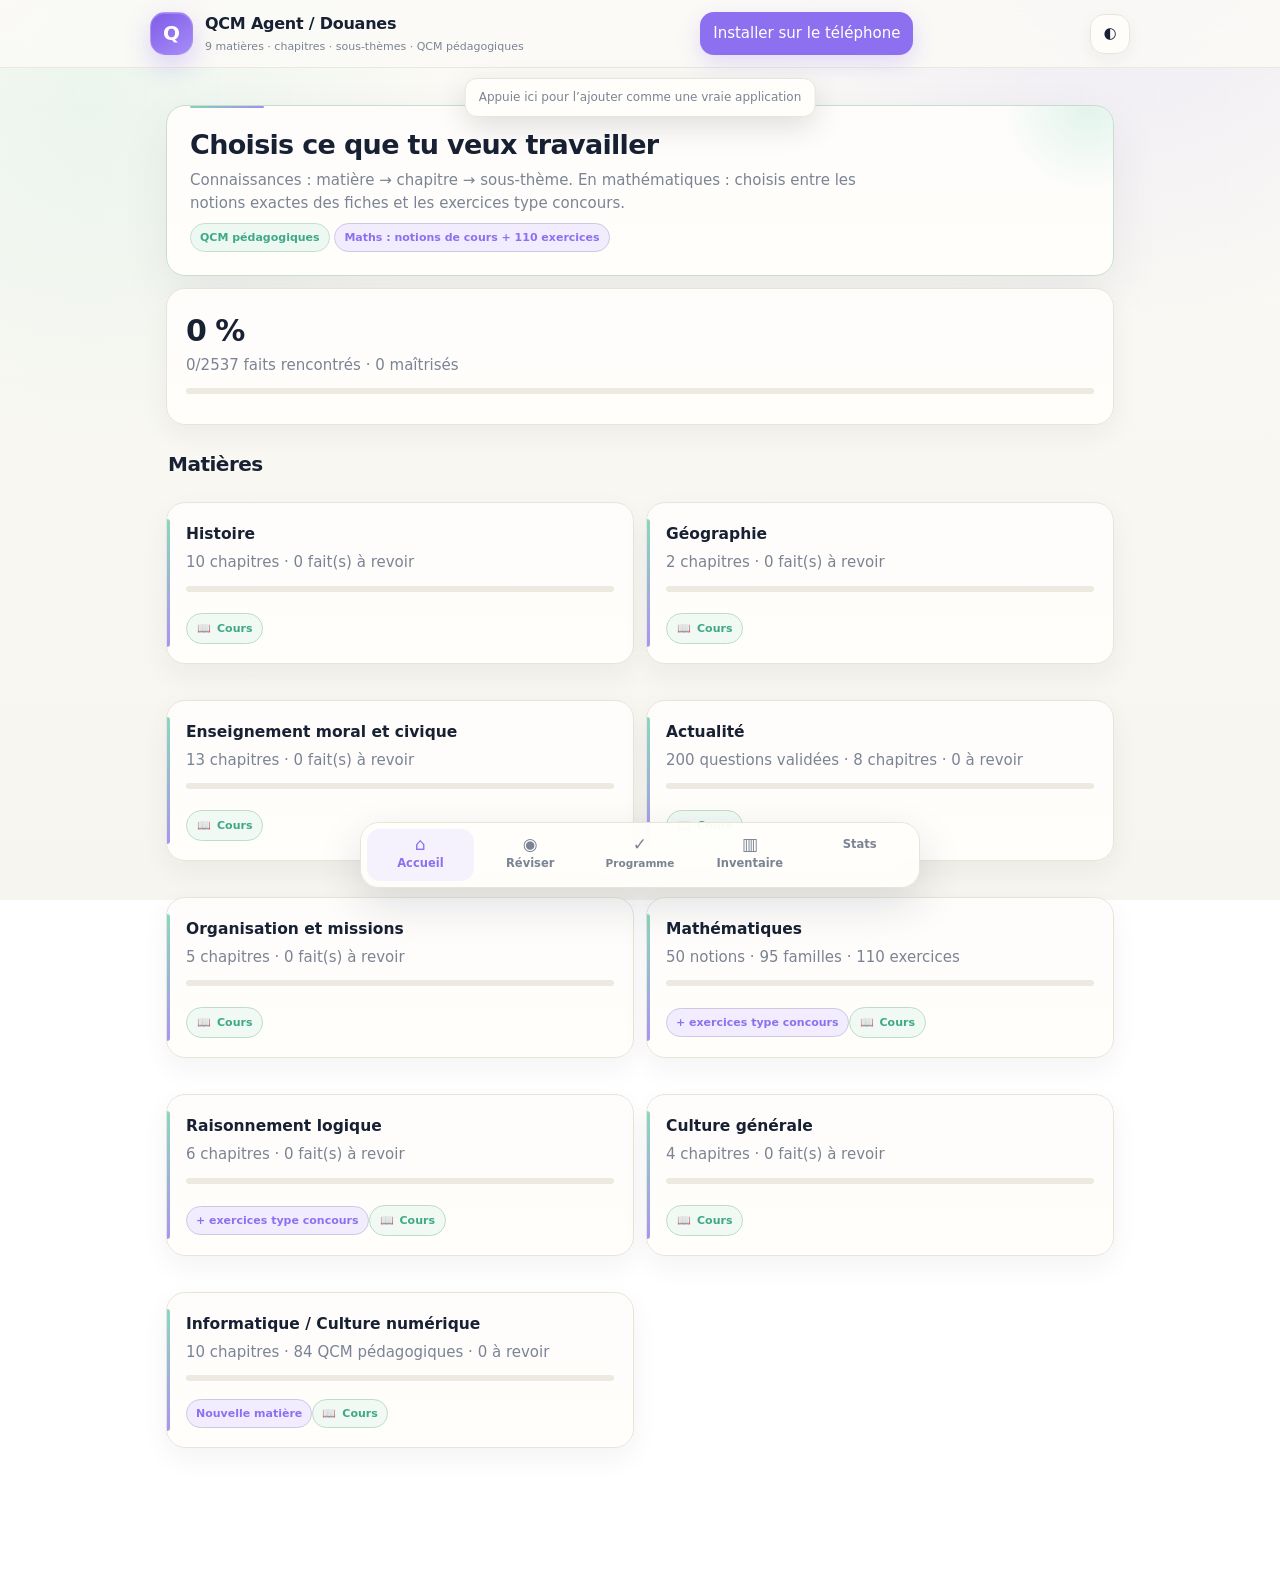
==== index.html @ a58daf2d "Integrate organisation bank: update index.html" ====
<!doctype html>
<html lang="fr">
<head>
<meta charset="utf-8">
<meta name="viewport" content="width=device-width,initial-scale=1">
<meta http-equiv="Cache-Control" content="no-cache, no-store, must-revalidate">
<meta name="theme-color" content="#8d70ef">
<link rel="manifest" href="manifest.webmanifest?v=39">
<title>QCM Agent / Douanes</title>
<style>body{margin:0;min-height:100vh;display:grid;place-items:center;background:#f7f5ef;color:#172133;font:16px system-ui}.box{text-align:center;padding:28px}.box a{display:inline-block;margin-top:14px;padding:12px 18px;border-radius:14px;background:#8d70ef;color:white;text-decoration:none;font-weight:700}</style>
</head>
<body>
<div class="box">
<b>Ouverture de l’application…</b>
<br>
<a href="v2.html?rev=39">Ouvrir l’application</a>
</div>
<script>location.replace('v2.html?rev=39')</script>
</body>
</html>
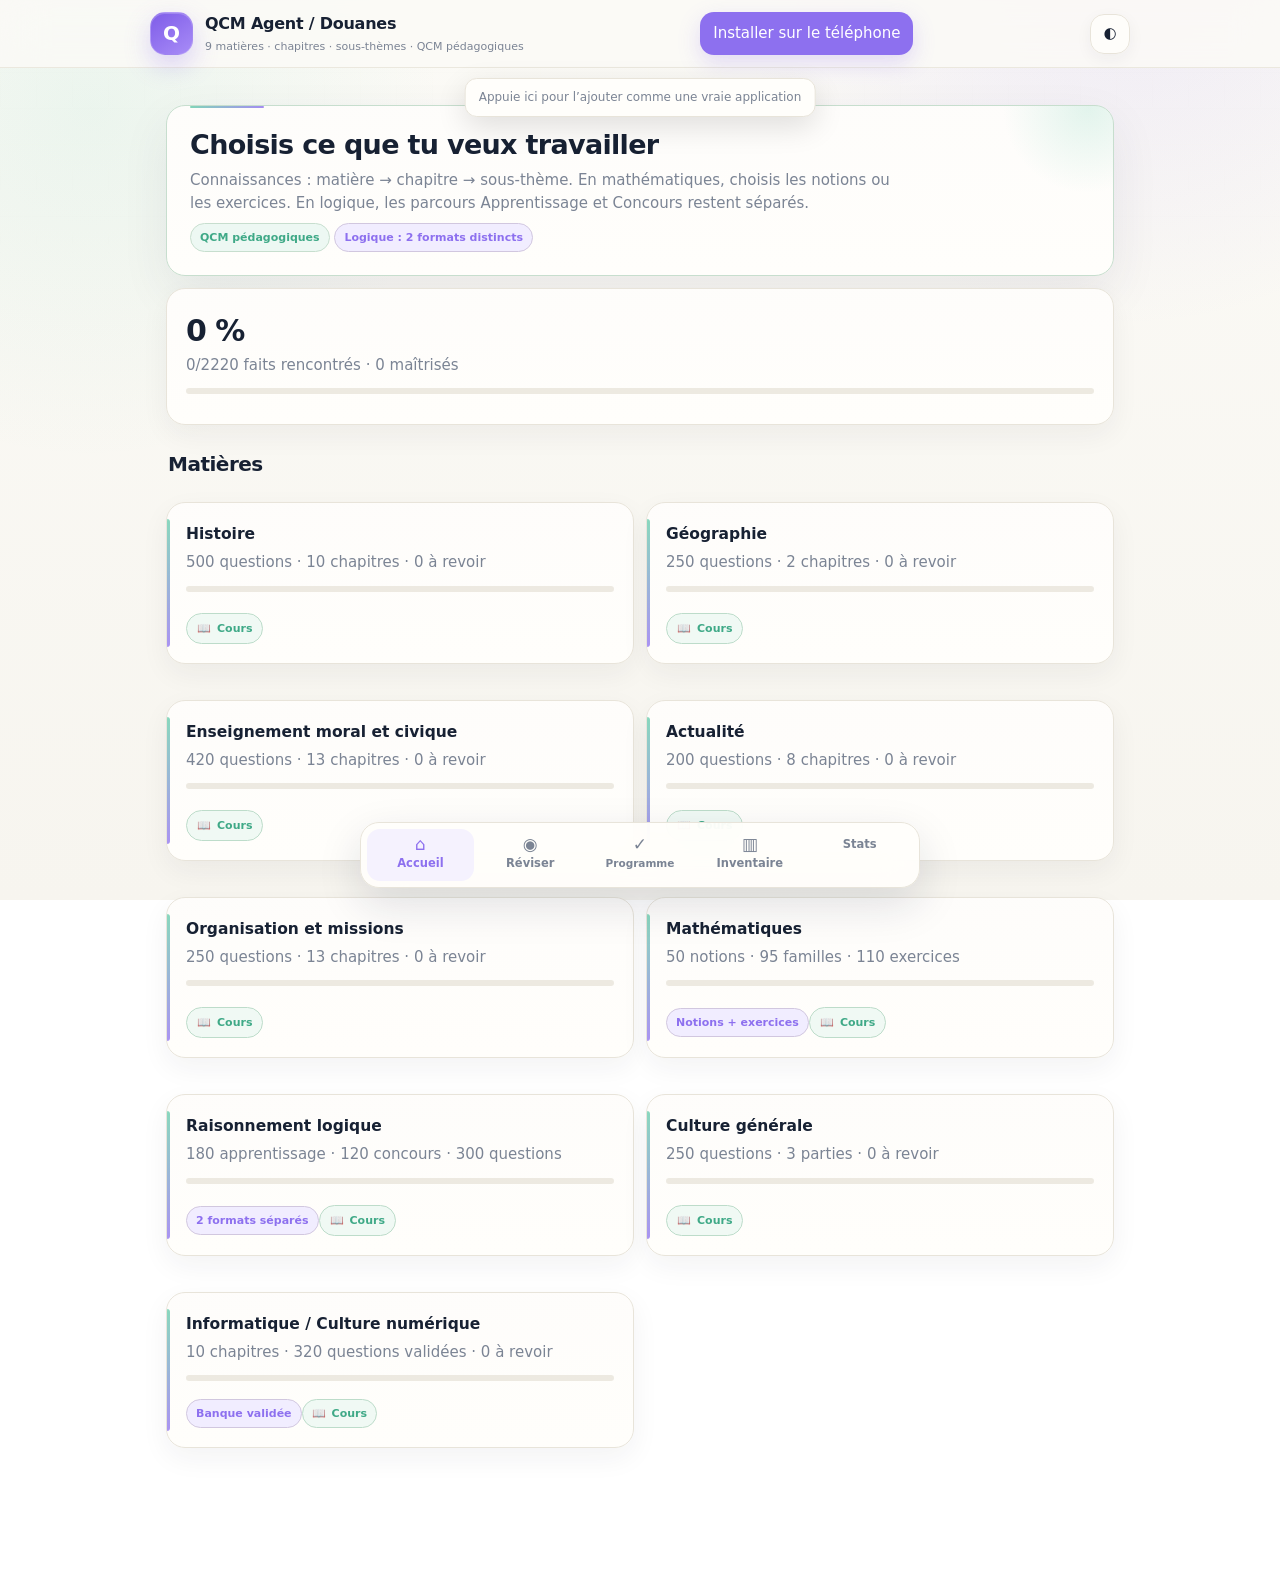
==== commit 1861d1c5: "Raccorde les banques de logique dans index.html" ====
--- a/index.html
+++ b/index.html
@@ -5,7 +5,7 @@
 <meta name="viewport" content="width=device-width,initial-scale=1">
 <meta http-equiv="Cache-Control" content="no-cache, no-store, must-revalidate">
 <meta name="theme-color" content="#8d70ef">
-<link rel="manifest" href="manifest.webmanifest?v=39">
+<link rel="manifest" href="manifest.webmanifest?v=44">
 <title>QCM Agent / Douanes</title>
 <style>body{margin:0;min-height:100vh;display:grid;place-items:center;background:#f7f5ef;color:#172133;font:16px system-ui}.box{text-align:center;padding:28px}.box a{display:inline-block;margin-top:14px;padding:12px 18px;border-radius:14px;background:#8d70ef;color:white;text-decoration:none;font-weight:700}</style>
 </head>
@@ -13,8 +13,8 @@
 <div class="box">
 <b>Ouverture de l’application…</b>
 <br>
-<a href="v2.html?rev=39">Ouvrir l’application</a>
+<a href="v2.html?rev=44">Ouvrir l’application</a>
 </div>
-<script>location.replace('v2.html?rev=39')</script>
+<script>location.replace('v2.html?rev=44')</script>
 </body>
 </html>
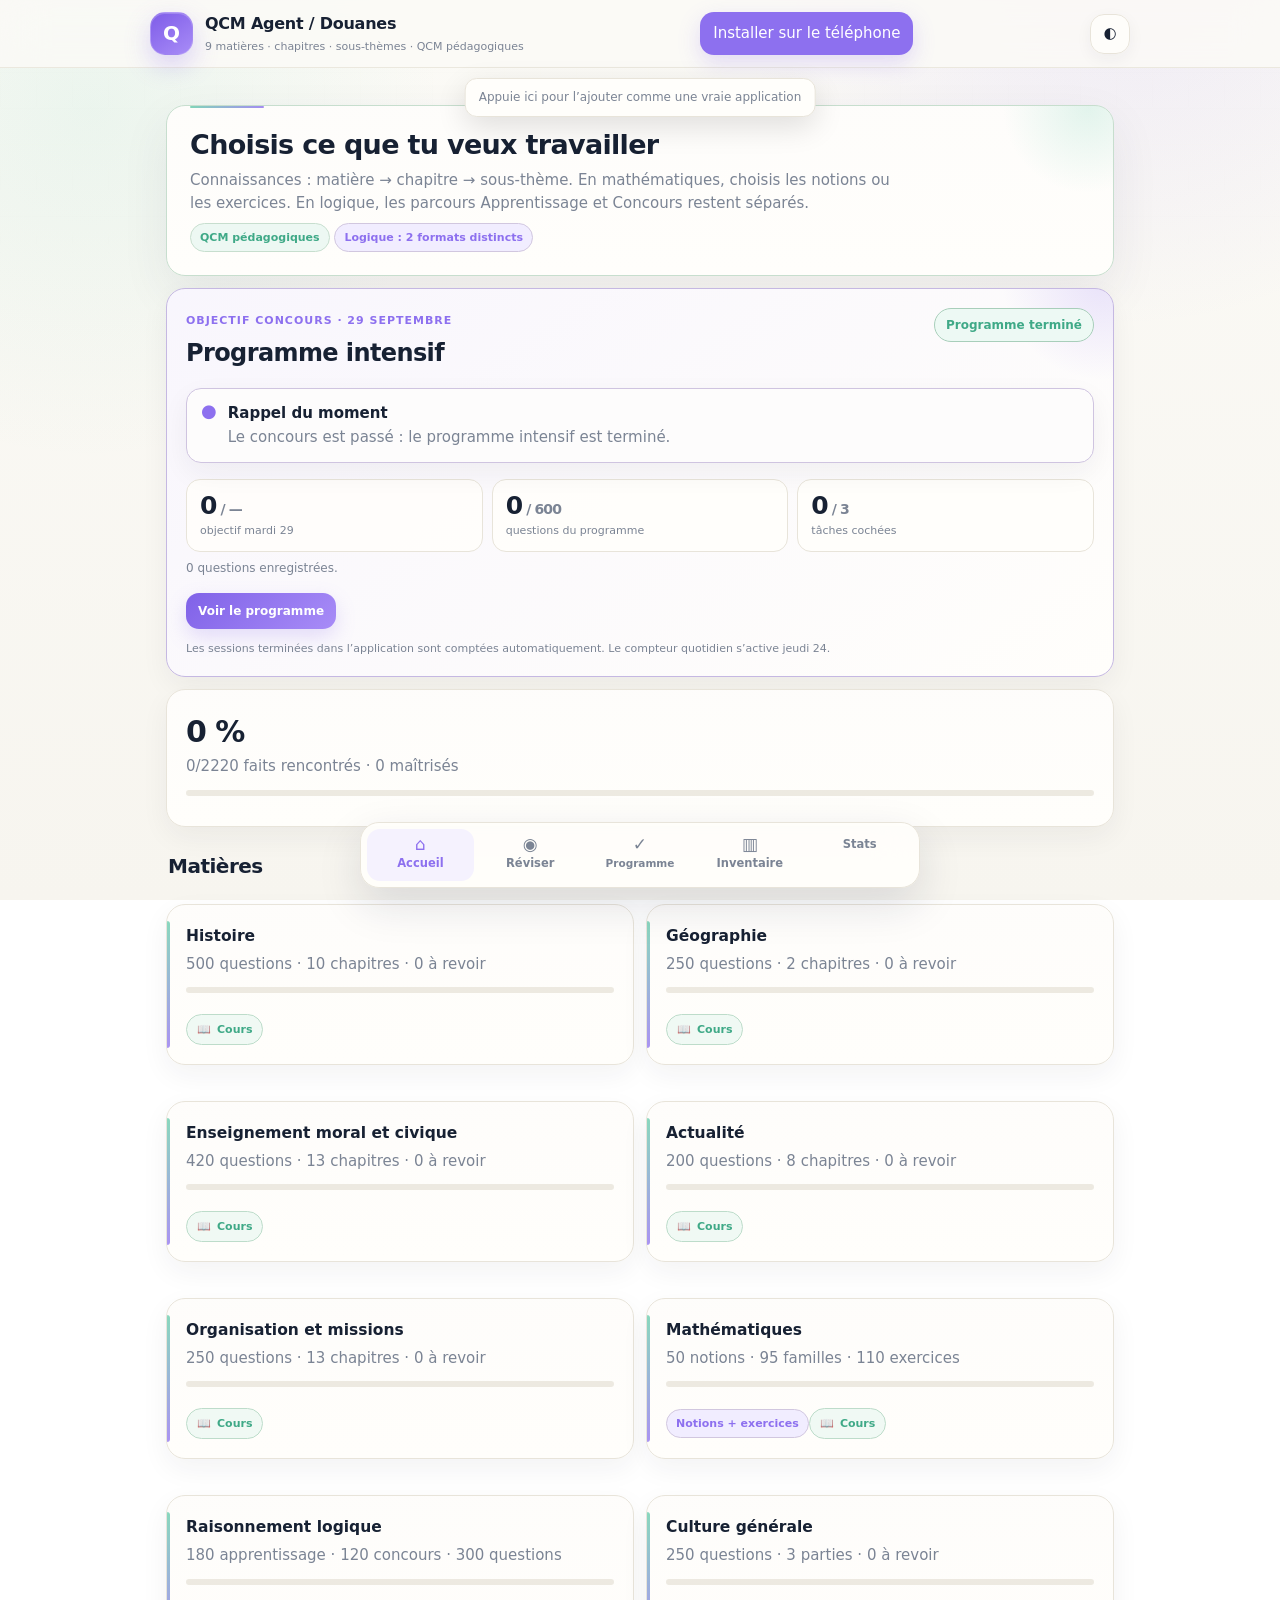
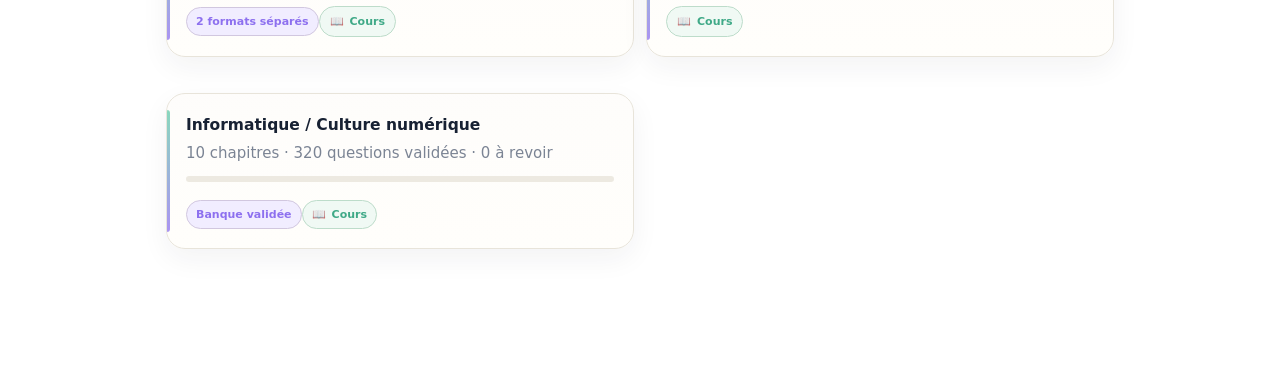
==== commit 0d85ae0c: "Publie la version actualisée du programme concours" ====
--- a/index.html
+++ b/index.html
@@ -5,7 +5,7 @@
 <meta name="viewport" content="width=device-width,initial-scale=1">
 <meta http-equiv="Cache-Control" content="no-cache, no-store, must-revalidate">
 <meta name="theme-color" content="#8d70ef">
-<link rel="manifest" href="manifest.webmanifest?v=44">
+<link rel="manifest" href="manifest.webmanifest?v=47">
 <title>QCM Agent / Douanes</title>
 <style>body{margin:0;min-height:100vh;display:grid;place-items:center;background:#f7f5ef;color:#172133;font:16px system-ui}.box{text-align:center;padding:28px}.box a{display:inline-block;margin-top:14px;padding:12px 18px;border-radius:14px;background:#8d70ef;color:white;text-decoration:none;font-weight:700}</style>
 </head>
@@ -13,8 +13,8 @@
 <div class="box">
 <b>Ouverture de l’application…</b>
 <br>
-<a href="v2.html?rev=44">Ouvrir l’application</a>
+<a href="v2.html?rev=47">Ouvrir l’application</a>
 </div>
-<script>location.replace('v2.html?rev=44')</script>
+<script>location.replace('v2.html?rev=47')</script>
 </body>
 </html>
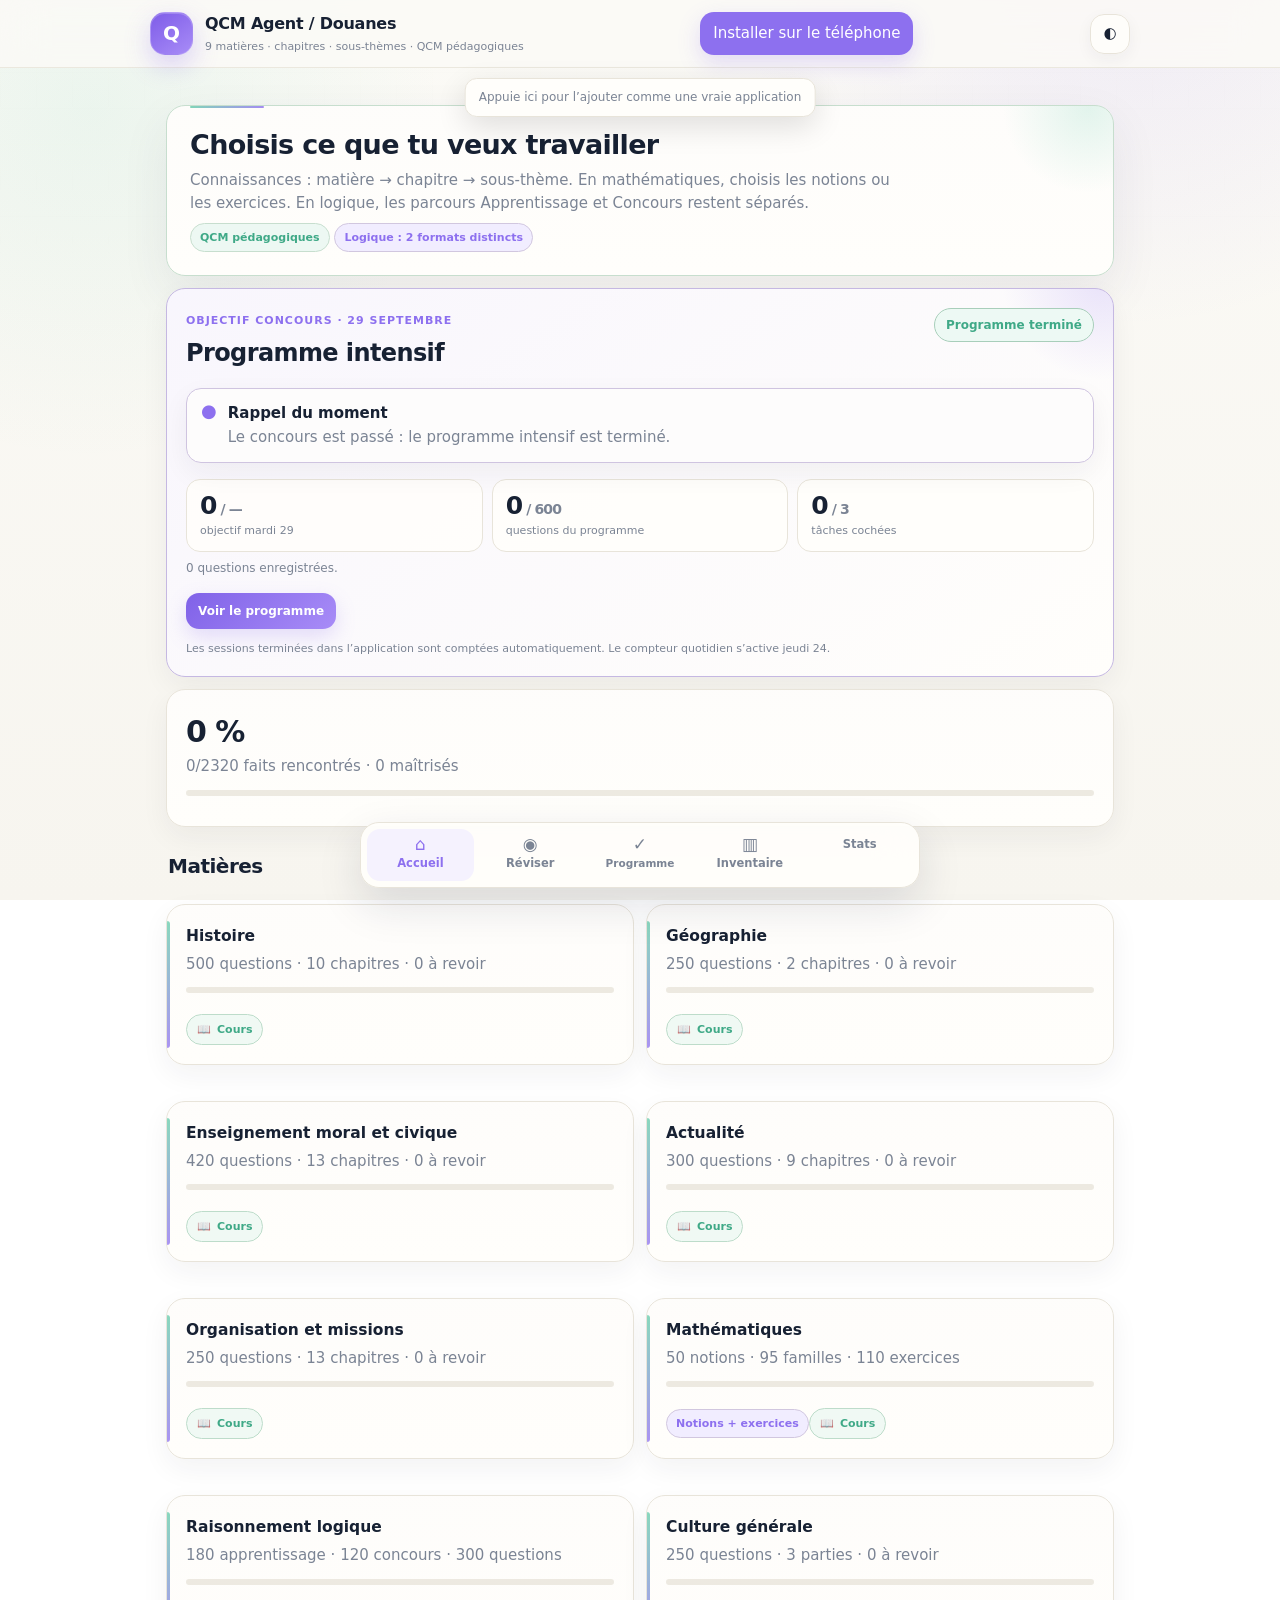
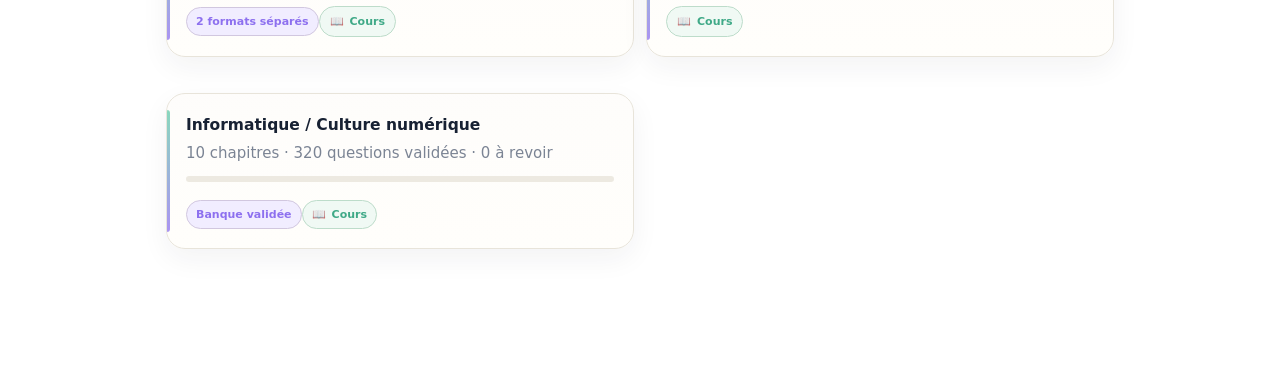
==== commit 93fa6f14: "Intègre le QCM actualité 2025-2026" ====
--- a/index.html
+++ b/index.html
@@ -5,7 +5,7 @@
 <meta name="viewport" content="width=device-width,initial-scale=1">
 <meta http-equiv="Cache-Control" content="no-cache, no-store, must-revalidate">
 <meta name="theme-color" content="#8d70ef">
-<link rel="manifest" href="manifest.webmanifest?v=47">
+<link rel="manifest" href="manifest.webmanifest?v=48">
 <title>QCM Agent / Douanes</title>
 <style>body{margin:0;min-height:100vh;display:grid;place-items:center;background:#f7f5ef;color:#172133;font:16px system-ui}.box{text-align:center;padding:28px}.box a{display:inline-block;margin-top:14px;padding:12px 18px;border-radius:14px;background:#8d70ef;color:white;text-decoration:none;font-weight:700}</style>
 </head>
@@ -13,8 +13,8 @@
 <div class="box">
 <b>Ouverture de l’application…</b>
 <br>
-<a href="v2.html?rev=47">Ouvrir l’application</a>
+<a href="v2.html?rev=48">Ouvrir l’application</a>
 </div>
-<script>location.replace('v2.html?rev=47')</script>
+<script>location.replace('v2.html?rev=48')</script>
 </body>
 </html>
